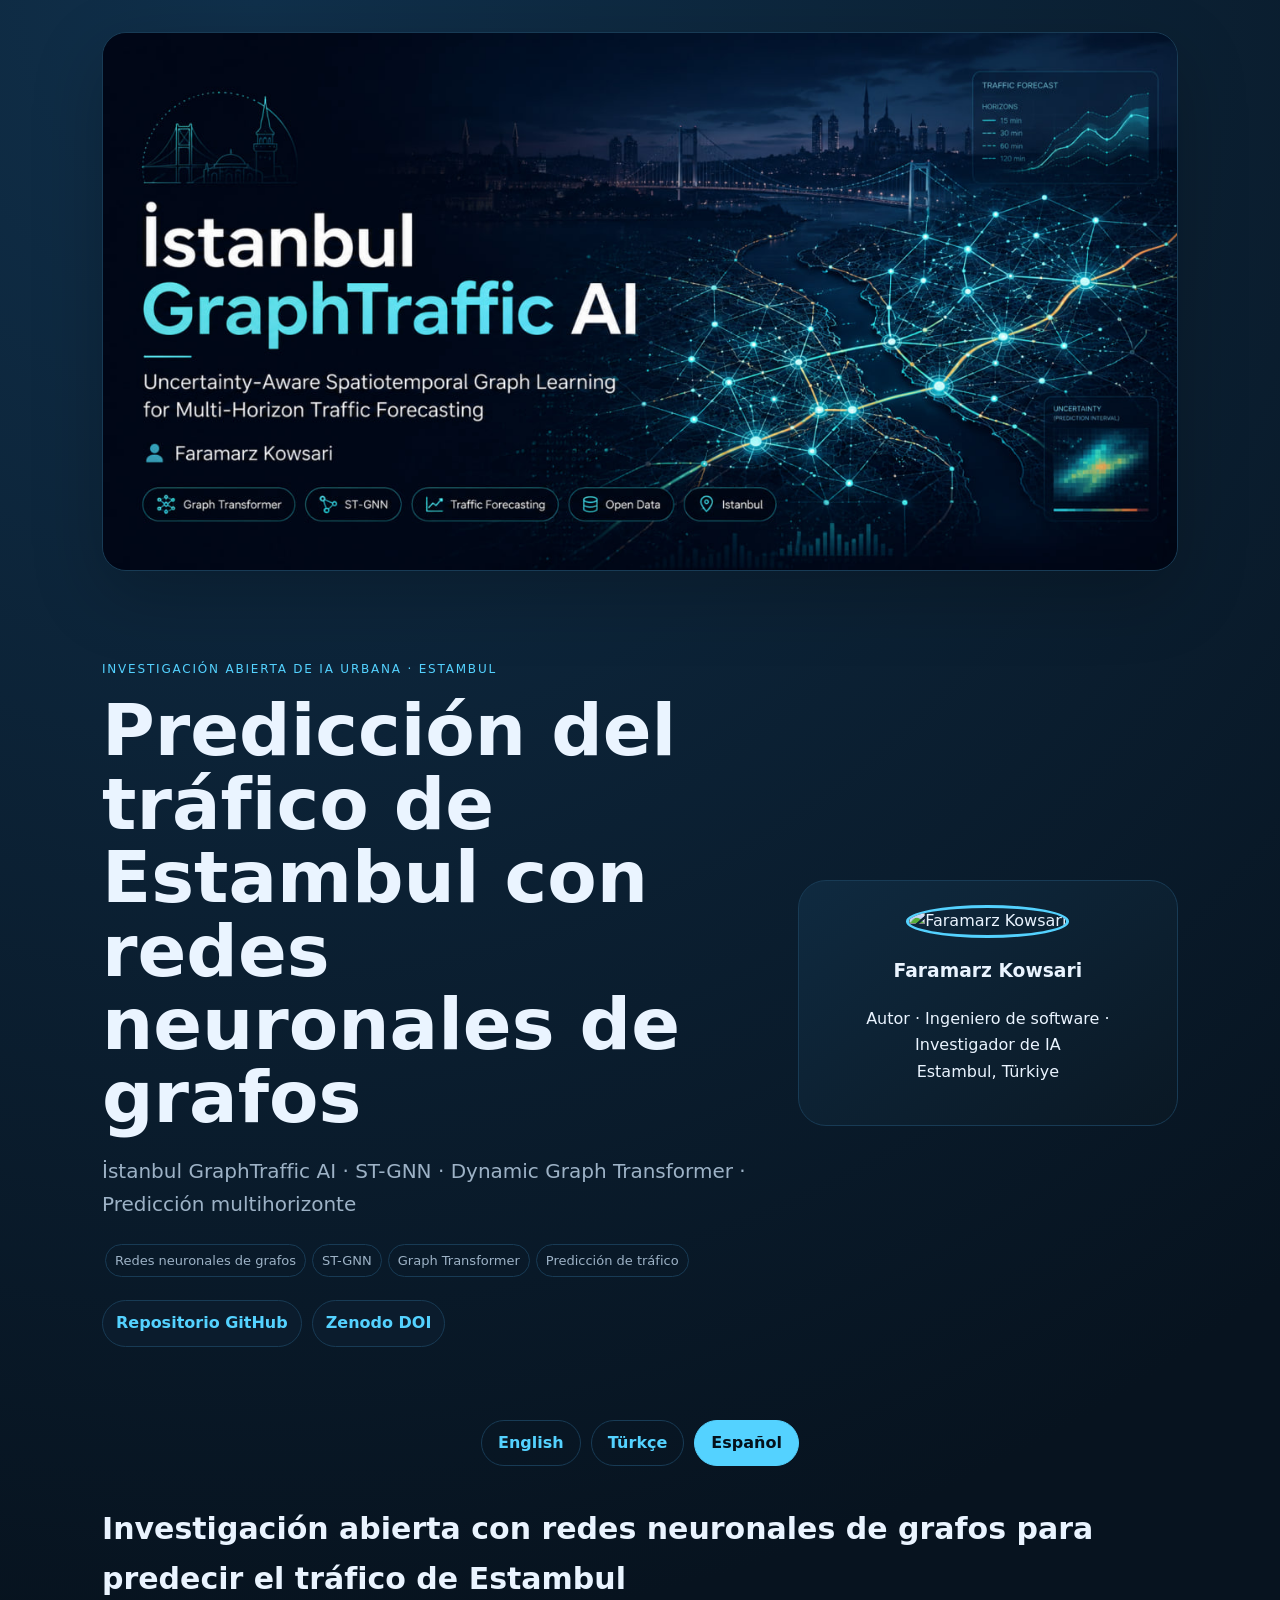
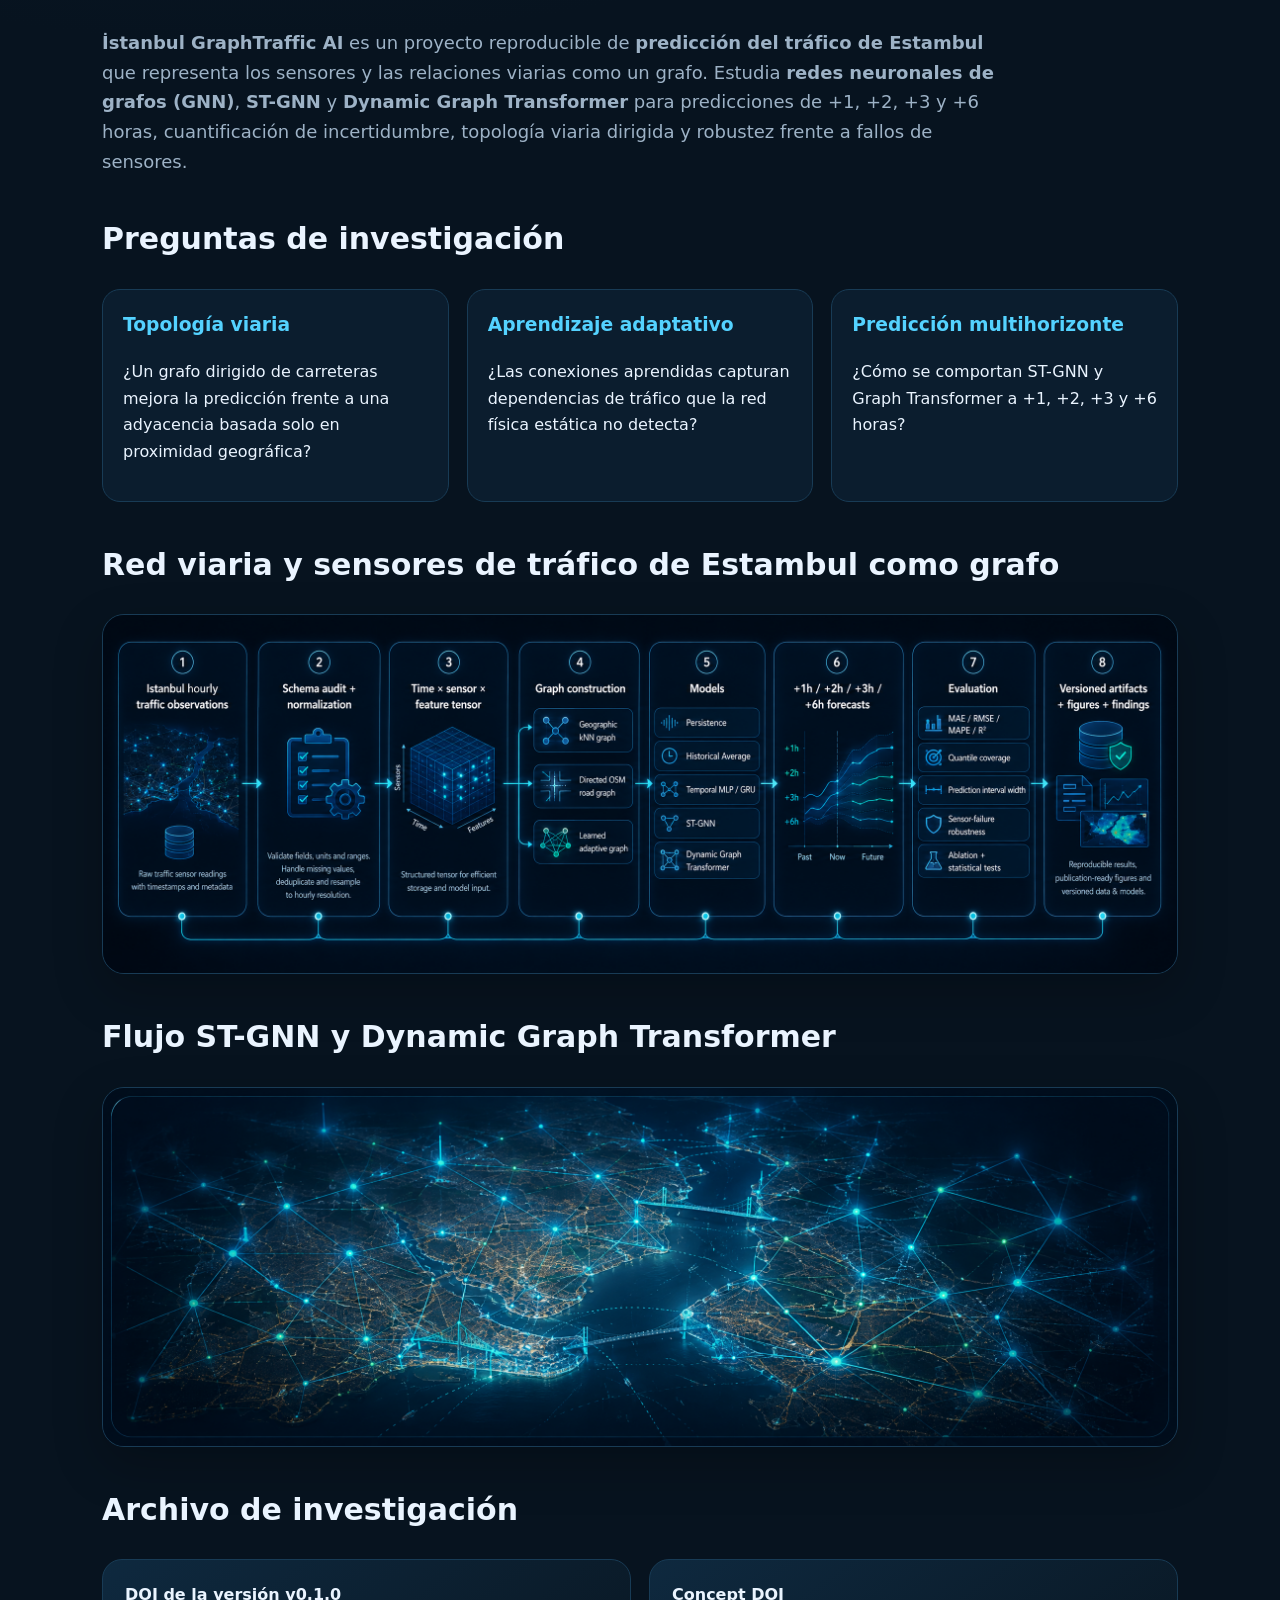
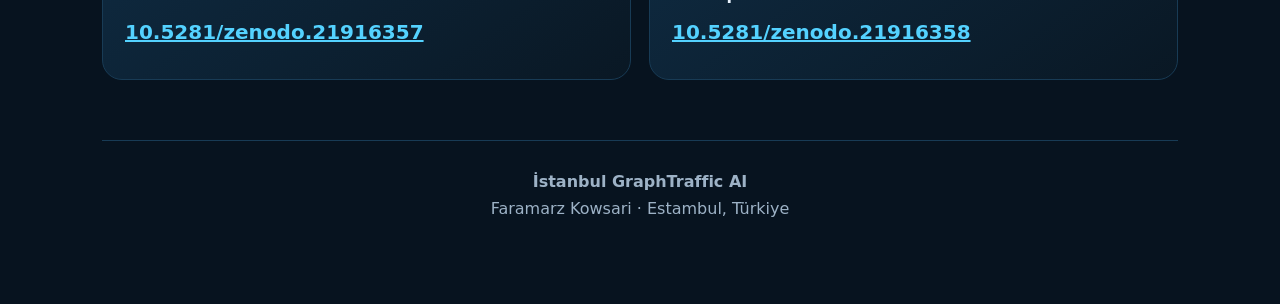
==== docs/es/index.html @ 5778dac8 "Improve multilingual Google search discoverability Add dedicated English, Turkish and Spanish SEO la" ====
<!doctype html>
<html lang="es">
<head>
<meta charset="utf-8">
<meta name="viewport" content="width=device-width,initial-scale=1">
<title>Predicción del tráfico de Estambul con redes neuronales de grafos | GraphTraffic AI</title>
<meta name="description" content="Proyecto abierto de predicción del tráfico de Estambul con redes neuronales de grafos, ST-GNN y Dynamic Graph Transformer para horizontes de +1 a +6 horas, incertidumbre y fallos de sensores.">
<meta name="robots" content="index,follow,max-image-preview:large,max-snippet:-1,max-video-preview:-1">
<meta name="author" content="Faramarz Kowsari">
<link rel="canonical" href="https://faramarzkowsari.github.io/istanbul-graphtraffic-ai/es/">
<link rel="alternate" hreflang="en" href="https://faramarzkowsari.github.io/istanbul-graphtraffic-ai/">
<link rel="alternate" hreflang="tr" href="https://faramarzkowsari.github.io/istanbul-graphtraffic-ai/tr/">
<link rel="alternate" hreflang="es" href="https://faramarzkowsari.github.io/istanbul-graphtraffic-ai/es/">
<link rel="alternate" hreflang="x-default" href="https://faramarzkowsari.github.io/istanbul-graphtraffic-ai/">
<meta property="og:type" content="website">
<meta property="og:url" content="https://faramarzkowsari.github.io/istanbul-graphtraffic-ai/es/">
<meta property="og:title" content="Predicción del tráfico de Estambul con redes neuronales de grafos | GraphTraffic AI">
<meta property="og:description" content="Proyecto abierto de predicción del tráfico de Estambul con redes neuronales de grafos, ST-GNN y Dynamic Graph Transformer para horizontes de +1 a +6 horas, incertidumbre y fallos de sensores.">
<meta property="og:image" content="https://faramarzkowsari.github.io/istanbul-graphtraffic-ai/assets/social-preview.png">
<meta property="og:locale" content="es_ES">
<meta name="twitter:card" content="summary_large_image">
<meta name="twitter:title" content="Predicción del tráfico de Estambul con redes neuronales de grafos | GraphTraffic AI">
<meta name="twitter:description" content="Proyecto abierto de predicción del tráfico de Estambul con redes neuronales de grafos, ST-GNN y Dynamic Graph Transformer para horizontes de +1 a +6 horas, incertidumbre y fallos de sensores.">
<meta name="twitter:image" content="https://faramarzkowsari.github.io/istanbul-graphtraffic-ai/assets/social-preview.png">
<script type="application/ld+json">
{
  "@context": "https://schema.org",
  "@graph": [
    {
      "@type": "Person",
      "@id": "https://faramarzkowsari.github.io/#faramarz-kowsari",
      "name": "Faramarz Kowsari",
      "url": "https://faramarzkowsari.github.io/",
      "jobTitle": "Author, Software Engineer and AI Researcher",
      "sameAs": [
        "https://github.com/FaramarzKowsari",
        "https://orcid.org/0000-0003-1692-0453",
        "https://scholar.google.com/citations?user=G7tP5WMAAAAJ&hl=en"
      ]
    },
    {
      "@type": "SoftwareSourceCode",
      "@id": "https://faramarzkowsari.github.io/istanbul-graphtraffic-ai/#software",
      "name": "İstanbul GraphTraffic AI",
      "description": "Open-source research software for multi-horizon Istanbul traffic forecasting with graph neural networks, ST-GNNs and Dynamic Graph Transformers.",
      "url": "https://faramarzkowsari.github.io/istanbul-graphtraffic-ai/",
      "codeRepository": "https://github.com/FaramarzKowsari/istanbul-graphtraffic-ai",
      "programmingLanguage": {
        "@type": "ComputerLanguage",
        "name": "Python"
      },
      "runtimePlatform": "Python 3.10+",
      "version": "0.1.0",
      "datePublished": "2026-08-13",
      "license": "https://github.com/FaramarzKowsari/istanbul-graphtraffic-ai/blob/main/LICENSE",
      "author": {
        "@id": "https://faramarzkowsari.github.io/#faramarz-kowsari"
      },
      "identifier": [
        {
          "@type": "PropertyValue",
          "propertyID": "DOI",
          "value": "10.5281/zenodo.21916357",
          "url": "https://doi.org/10.5281/zenodo.21916357"
        },
        {
          "@type": "PropertyValue",
          "propertyID": "Concept DOI",
          "value": "10.5281/zenodo.21916358",
          "url": "https://doi.org/10.5281/zenodo.21916358"
        }
      ],
      "keywords": [
        "Istanbul traffic forecasting",
        "graph neural networks",
        "ST-GNN",
        "Graph Transformer",
        "traffic prediction",
        "uncertainty quantification",
        "sensor-failure resilience"
      ]
    },
    {
      "@type": "CreativeWork",
      "@id": "https://faramarzkowsari.github.io/istanbul-graphtraffic-ai/#research-project",
      "name": "İstanbul GraphTraffic AI Research Project",
      "headline": "Uncertainty-Aware Spatiotemporal Graph Learning for Multi-Horizon Traffic Forecasting",
      "description": "Research project investigating directed road topology, adaptive graph learning, ST-GNNs and Dynamic Graph Transformers for Istanbul traffic forecasting.",
      "url": "https://faramarzkowsari.github.io/istanbul-graphtraffic-ai/",
      "creator": {
        "@id": "https://faramarzkowsari.github.io/#faramarz-kowsari"
      },
      "datePublished": "2026-08-13",
      "version": "0.1.0"
    },
    {
      "@type": "WebPage",
      "@id": "https://faramarzkowsari.github.io/istanbul-graphtraffic-ai/es/#webpage",
      "url": "https://faramarzkowsari.github.io/istanbul-graphtraffic-ai/es/",
      "name": "Predicción del tráfico de Estambul con redes neuronales de grafos | GraphTraffic AI",
      "description": "Proyecto abierto de predicción del tráfico de Estambul con redes neuronales de grafos, ST-GNN y Dynamic Graph Transformer para horizontes de +1 a +6 horas, incertidumbre y fallos de sensores.",
      "inLanguage": "es",
      "author": {
        "@id": "https://faramarzkowsari.github.io/#faramarz-kowsari"
      },
      "mainEntity": [
        {
          "@id": "https://faramarzkowsari.github.io/istanbul-graphtraffic-ai/#software"
        },
        {
          "@id": "https://faramarzkowsari.github.io/istanbul-graphtraffic-ai/#research-project"
        }
      ]
    }
  ]
}
</script>
<link rel="stylesheet" href="../assets/site.css">

<style>
html{scroll-behavior:smooth}
.hero-preview{margin:0 0 34px;border:1px solid var(--line);border-radius:24px;overflow:hidden;background:var(--panel);box-shadow:0 24px 70px rgba(0,0,0,.22)}
.hero-preview img,.graph-image img,.workflow-image img{display:block;width:100%;height:auto}
.language-nav{display:flex;justify-content:center;flex-wrap:wrap;gap:10px;margin:18px auto 34px}
.language-nav a{padding:9px 16px;border:1px solid var(--line);border-radius:999px;text-decoration:none;font-weight:700}
.language-nav a.active{background:var(--cyan);color:#04111b;border-color:var(--cyan)}
.hero-actions,.badge-row{display:flex;flex-wrap:wrap;gap:10px;margin-top:20px;align-items:center}
.hero-actions a{display:inline-flex;padding:9px 13px;border:1px solid var(--line);border-radius:999px;text-decoration:none;font-weight:600;background:rgba(13,32,49,.62)}
.badge-row img{display:block;height:20px}
.graph-image,.workflow-image{margin-top:22px;border:1px solid var(--line);border-radius:22px;overflow:hidden;background:var(--panel);box-shadow:0 18px 50px rgba(0,0,0,.24)}
.caption{margin-top:12px;color:var(--muted);font-size:14px}
.seo-intro{font-size:18px;color:var(--muted);max-width:900px}
.archive{display:grid;grid-template-columns:repeat(2,1fr);gap:18px}
.archive-card{background:linear-gradient(145deg,rgba(15,42,64,.95),rgba(10,24,36,.95));border:1px solid var(--line);border-radius:20px;padding:22px}
.doi{display:block;margin:8px 0;font-size:20px;font-weight:750;color:var(--cyan)}
.doc-links{display:grid;grid-template-columns:repeat(2,1fr);gap:12px}
.doc-links a{display:block;padding:15px 17px;border:1px solid var(--line);border-radius:14px;background:rgba(13,32,49,.65);text-decoration:none}
footer{margin-top:60px;padding:28px 0 10px;border-top:1px solid var(--line);color:var(--muted);text-align:center}
@media(max-width:900px){.archive,.doc-links{grid-template-columns:1fr}}
</style>

</head>
<body><main class="wrap">
<div class="hero-preview"><img src="../assets/social-preview.png" alt="Predicción del tráfico de Estambul con redes neuronales de grafos"></div>
<header><div class="hero"><div class="eyebrow">Investigación abierta de IA urbana · Estambul</div><h1>Predicción del tráfico de Estambul con redes neuronales de grafos</h1><p>İstanbul GraphTraffic AI · ST-GNN · Dynamic Graph Transformer · Predicción multihorizonte</p><div><span class="tag">Redes neuronales de grafos</span><span class="tag">ST-GNN</span><span class="tag">Graph Transformer</span><span class="tag">Predicción de tráfico</span></div><div class="hero-actions"><a href="https://github.com/FaramarzKowsari/istanbul-graphtraffic-ai">Repositorio GitHub</a><a href="https://doi.org/10.5281/zenodo.21916357">Zenodo DOI</a></div></div><aside class="profile"><img src="https://avatars.githubusercontent.com/u/105053743?v=4&s=512" alt="Faramarz Kowsari"><h3>Faramarz Kowsari</h3><p>Autor · Ingeniero de software · Investigador de IA<br>Estambul, Türkiye</p></aside></header>
<nav class="language-nav"><a href="../">English</a><a href="../tr/">Türkçe</a><a class="active" href="./">Español</a></nav>
<section><h2>Investigación abierta con redes neuronales de grafos para predecir el tráfico de Estambul</h2><p class="seo-intro"><strong>İstanbul GraphTraffic AI</strong> es un proyecto reproducible de <strong>predicción del tráfico de Estambul</strong> que representa los sensores y las relaciones viarias como un grafo. Estudia <strong>redes neuronales de grafos (GNN)</strong>, <strong>ST-GNN</strong> y <strong>Dynamic Graph Transformer</strong> para predicciones de +1, +2, +3 y +6 horas, cuantificación de incertidumbre, topología viaria dirigida y robustez frente a fallos de sensores.</p></section>
<section><h2>Preguntas de investigación</h2><div class="grid"><div class="card"><h3>Topología viaria</h3><p>¿Un grafo dirigido de carreteras mejora la predicción frente a una adyacencia basada solo en proximidad geográfica?</p></div><div class="card"><h3>Aprendizaje adaptativo</h3><p>¿Las conexiones aprendidas capturan dependencias de tráfico que la red física estática no detecta?</p></div><div class="card"><h3>Predicción multihorizonte</h3><p>¿Cómo se comportan ST-GNN y Graph Transformer a +1, +2, +3 y +6 horas?</p></div></div></section>
<section><h2>Red viaria y sensores de tráfico de Estambul como grafo</h2><div class="graph-image"><img src="../assets/istanbul-graph-network.png" alt="Grafo de sensores de tráfico, corredores viarios y cruces del Bósforo en Estambul"></div></section>
<section><h2>Flujo ST-GNN y Dynamic Graph Transformer</h2><div class="workflow-image"><img src="../assets/research-workflow.png" alt="Flujo de investigación para predecir el tráfico de Estambul con ST-GNN y Dynamic Graph Transformer"></div></section>
<section><h2>Archivo de investigación</h2><div class="archive"><div class="archive-card"><strong>DOI de la versión v0.1.0</strong><a class="doi" href="https://doi.org/10.5281/zenodo.21916357">10.5281/zenodo.21916357</a></div><div class="archive-card"><strong>Concept DOI</strong><a class="doi" href="https://doi.org/10.5281/zenodo.21916358">10.5281/zenodo.21916358</a></div></div></section>
<footer><strong>İstanbul GraphTraffic AI</strong><br>Faramarz Kowsari · Estambul, Türkiye</footer>
</main></body></html>
---- docs/assets/site.css ----
:root{--bg:#07131f;--panel:#0d2031;--ink:#eaf4ff;--muted:#9db2c6;--cyan:#54d2ff;--gold:#f3c969;--line:#183b55}*{box-sizing:border-box}body{margin:0;background:radial-gradient(circle at 20% 0,#10304b 0,#07131f 45%);color:var(--ink);font:16px/1.65 Inter,system-ui,Segoe UI,sans-serif}.wrap{max-width:1120px;margin:auto;padding:32px 22px 72px}a{color:var(--cyan)}header{display:grid;grid-template-columns:1.4fr .8fr;gap:30px;align-items:center;padding:55px 0}.eyebrow{letter-spacing:.15em;text-transform:uppercase;color:var(--cyan);font-size:12px}.hero h1{font-size:clamp(38px,6vw,72px);line-height:1.02;margin:.2em 0}.hero p{font-size:20px;color:var(--muted)}.profile{background:linear-gradient(145deg,#0f2a40,#0a1824);border:1px solid var(--line);border-radius:28px;padding:24px;text-align:center}.profile img{width:150px;height:150px;border-radius:50%;object-fit:cover;border:3px solid var(--cyan)}.grid{display:grid;grid-template-columns:repeat(3,1fr);gap:18px}.card{background:rgba(13,32,49,.82);border:1px solid var(--line);border-radius:18px;padding:20px}.card h3{margin-top:0;color:var(--cyan)}.tag{display:inline-block;padding:5px 9px;border:1px solid var(--line);border-radius:999px;margin:3px;color:var(--muted);font-size:13px}.notice{padding:15px 18px;border-left:4px solid var(--gold);background:#1b2630;border-radius:10px;color:#f8e8bd}section{margin:38px 0}h2{font-size:30px}table{width:100%;border-collapse:collapse;background:var(--panel)}th,td{padding:12px;border:1px solid var(--line);text-align:left}code{background:#10293c;padding:2px 6px;border-radius:5px}.graph{width:100%;min-height:250px;border-radius:22px;border:1px solid var(--line);background:linear-gradient(135deg,#07131f,#102b40);position:relative;overflow:hidden}.graph:before,.graph:after{content:"";position:absolute;inset:-10%;background-image:linear-gradient(30deg,transparent 48%,rgba(84,210,255,.13) 49%,rgba(84,210,255,.13) 51%,transparent 52%);background-size:70px 70px;transform:rotate(6deg)}.graph:after{background-size:110px 110px;transform:rotate(-14deg);opacity:.6}@media(max-width:800px){header{grid-template-columns:1fr}.grid{grid-template-columns:1fr}}
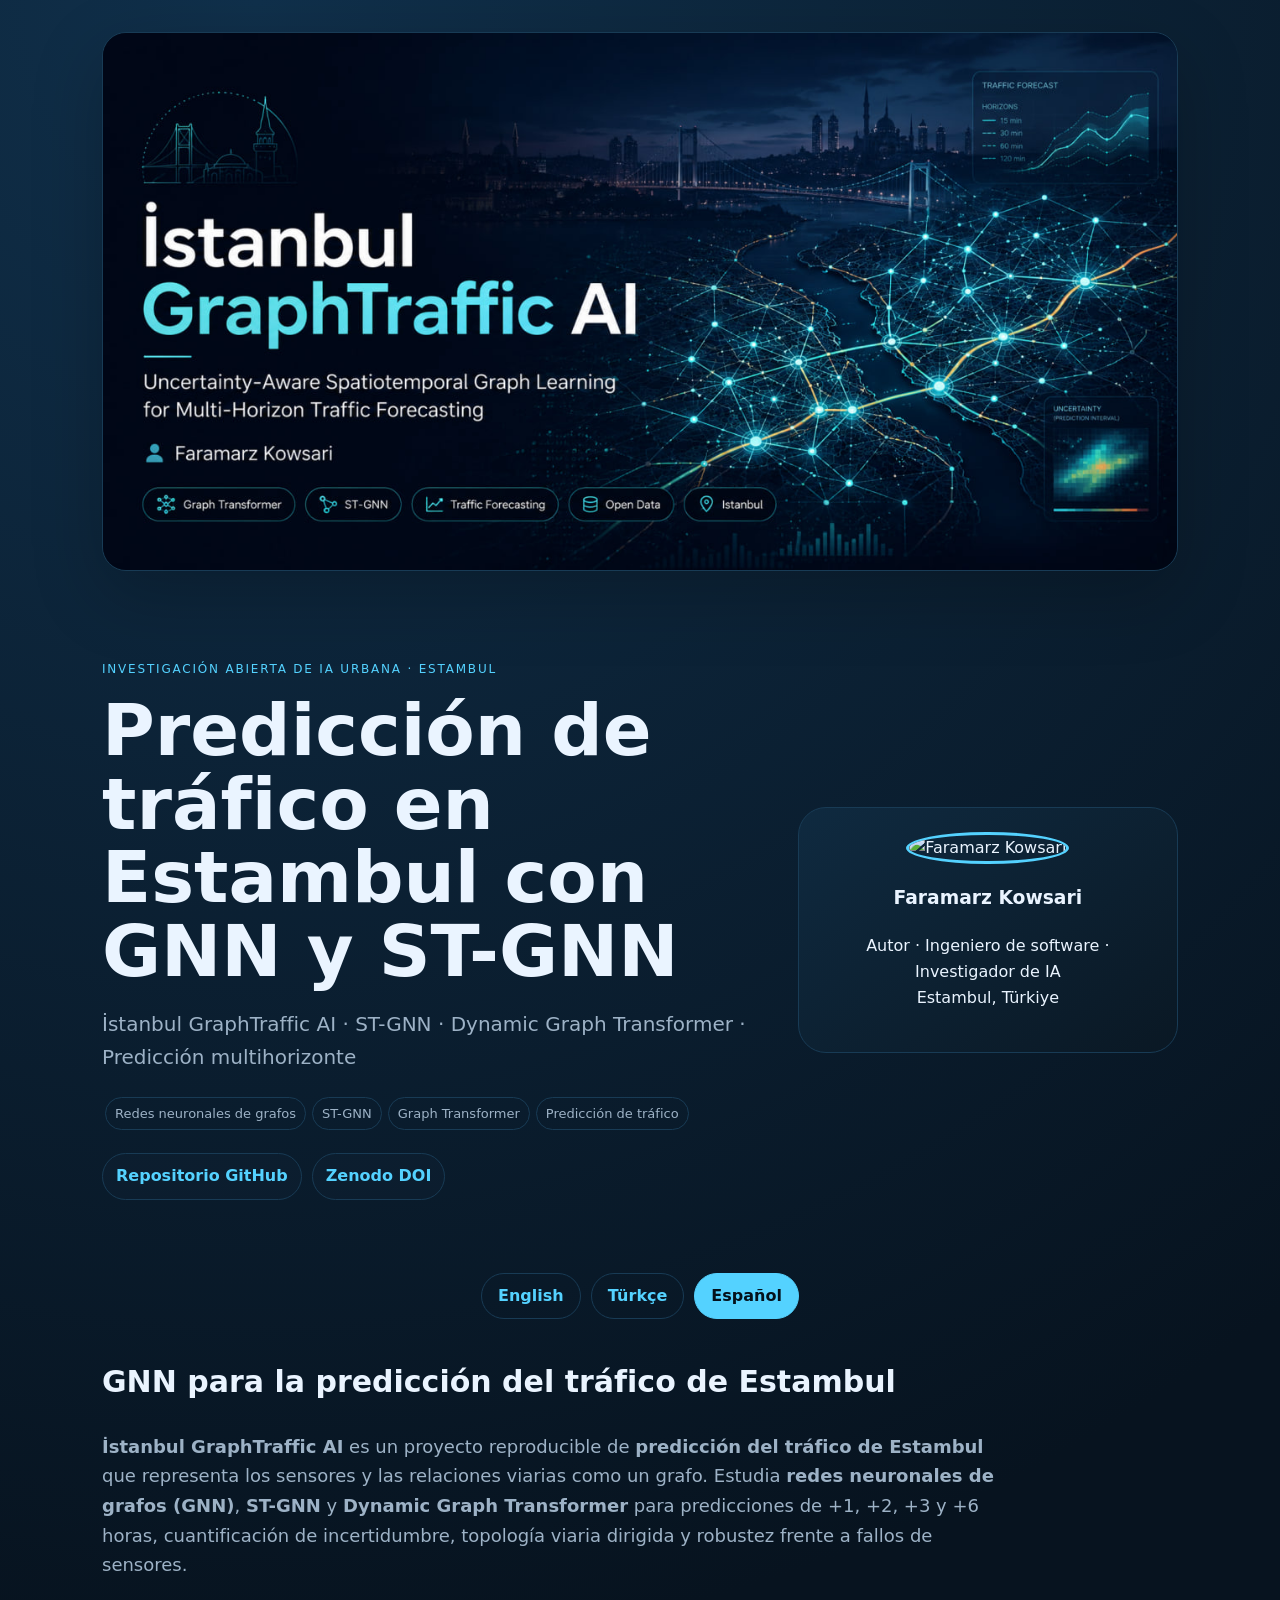
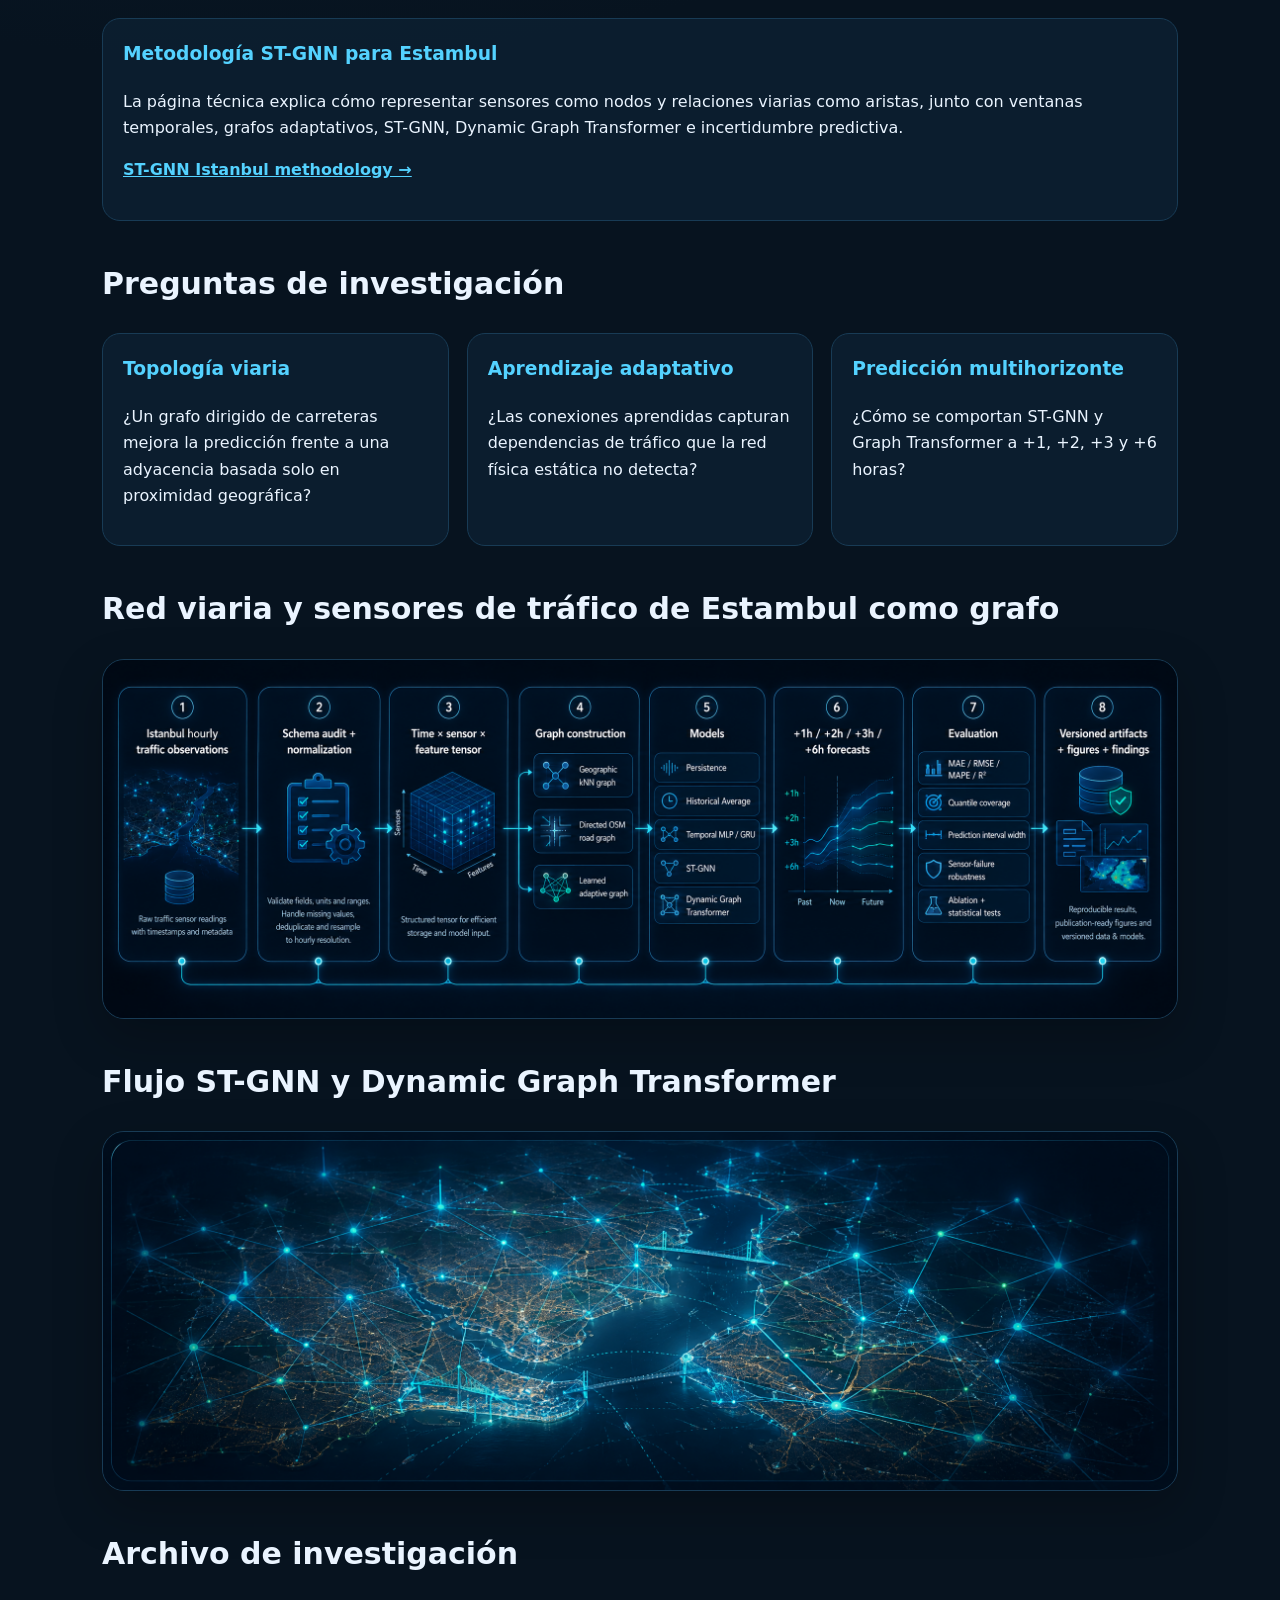
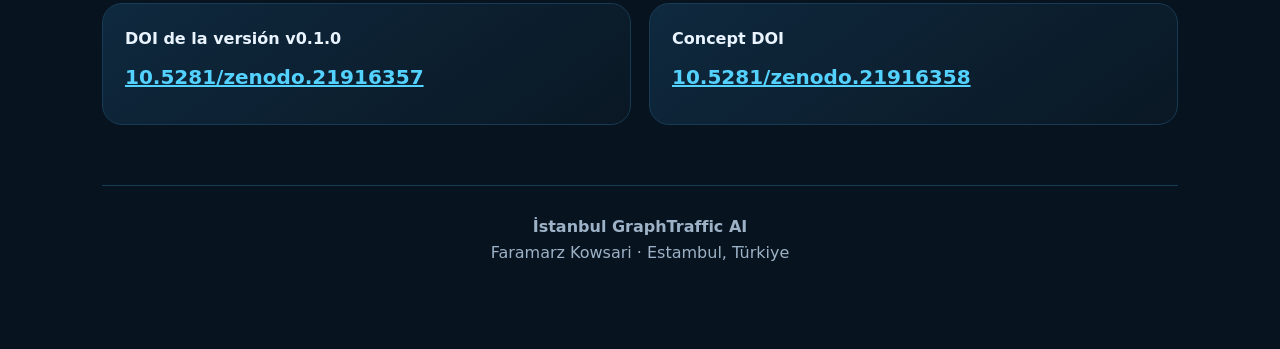
==== commit 73895f95: "Optimize target search queries and add ST-GNN methodology page" ====
--- a/docs/es/index.html
+++ b/docs/es/index.html
@@ -3,8 +3,8 @@
 <head>
 <meta charset="utf-8">
 <meta name="viewport" content="width=device-width,initial-scale=1">
-<title>Predicción del tráfico de Estambul con redes neuronales de grafos | GraphTraffic AI</title>
-<meta name="description" content="Proyecto abierto de predicción del tráfico de Estambul con redes neuronales de grafos, ST-GNN y Dynamic Graph Transformer para horizontes de +1 a +6 horas, incertidumbre y fallos de sensores.">
+<title>Predicción de tráfico en Estambul con GNN y ST-GNN | GraphTraffic AI</title>
+<meta name="description" content="Predicción del tráfico de Estambul con GNN, ST-GNN y Dynamic Graph Transformer para +1 a +6 horas, incertidumbre y robustez ante fallos de sensores.">
 <meta name="robots" content="index,follow,max-image-preview:large,max-snippet:-1,max-video-preview:-1">
 <meta name="author" content="Faramarz Kowsari">
 <link rel="canonical" href="https://faramarzkowsari.github.io/istanbul-graphtraffic-ai/es/">
@@ -14,13 +14,13 @@
 <link rel="alternate" hreflang="x-default" href="https://faramarzkowsari.github.io/istanbul-graphtraffic-ai/">
 <meta property="og:type" content="website">
 <meta property="og:url" content="https://faramarzkowsari.github.io/istanbul-graphtraffic-ai/es/">
-<meta property="og:title" content="Predicción del tráfico de Estambul con redes neuronales de grafos | GraphTraffic AI">
-<meta property="og:description" content="Proyecto abierto de predicción del tráfico de Estambul con redes neuronales de grafos, ST-GNN y Dynamic Graph Transformer para horizontes de +1 a +6 horas, incertidumbre y fallos de sensores.">
+<meta property="og:title" content="Predicción de tráfico en Estambul con GNN y ST-GNN | GraphTraffic AI">
+<meta property="og:description" content="Predicción del tráfico de Estambul con GNN, ST-GNN y Dynamic Graph Transformer para +1 a +6 horas, incertidumbre y robustez ante fallos de sensores.">
 <meta property="og:image" content="https://faramarzkowsari.github.io/istanbul-graphtraffic-ai/assets/social-preview.png">
 <meta property="og:locale" content="es_ES">
 <meta name="twitter:card" content="summary_large_image">
-<meta name="twitter:title" content="Predicción del tráfico de Estambul con redes neuronales de grafos | GraphTraffic AI">
-<meta name="twitter:description" content="Proyecto abierto de predicción del tráfico de Estambul con redes neuronales de grafos, ST-GNN y Dynamic Graph Transformer para horizontes de +1 a +6 horas, incertidumbre y fallos de sensores.">
+<meta name="twitter:title" content="Predicción de tráfico en Estambul con GNN y ST-GNN | GraphTraffic AI">
+<meta name="twitter:description" content="Predicción del tráfico de Estambul con GNN, ST-GNN y Dynamic Graph Transformer para +1 a +6 horas, incertidumbre y robustez ante fallos de sensores.">
 <meta name="twitter:image" content="https://faramarzkowsari.github.io/istanbul-graphtraffic-ai/assets/social-preview.png">
 <script type="application/ld+json">
 {
@@ -97,8 +97,8 @@
       "@type": "WebPage",
       "@id": "https://faramarzkowsari.github.io/istanbul-graphtraffic-ai/es/#webpage",
       "url": "https://faramarzkowsari.github.io/istanbul-graphtraffic-ai/es/",
-      "name": "Predicción del tráfico de Estambul con redes neuronales de grafos | GraphTraffic AI",
-      "description": "Proyecto abierto de predicción del tráfico de Estambul con redes neuronales de grafos, ST-GNN y Dynamic Graph Transformer para horizontes de +1 a +6 horas, incertidumbre y fallos de sensores.",
+      "name": "Predicción de tráfico en Estambul con GNN y ST-GNN | GraphTraffic AI",
+      "description": "Predicción del tráfico de Estambul con GNN, ST-GNN y Dynamic Graph Transformer para +1 a +6 horas, incertidumbre y robustez ante fallos de sensores.",
       "inLanguage": "es",
       "author": {
         "@id": "https://faramarzkowsari.github.io/#faramarz-kowsari"
@@ -142,9 +142,10 @@
 </head>
 <body><main class="wrap">
 <div class="hero-preview"><img src="../assets/social-preview.png" alt="Predicción del tráfico de Estambul con redes neuronales de grafos"></div>
-<header><div class="hero"><div class="eyebrow">Investigación abierta de IA urbana · Estambul</div><h1>Predicción del tráfico de Estambul con redes neuronales de grafos</h1><p>İstanbul GraphTraffic AI · ST-GNN · Dynamic Graph Transformer · Predicción multihorizonte</p><div><span class="tag">Redes neuronales de grafos</span><span class="tag">ST-GNN</span><span class="tag">Graph Transformer</span><span class="tag">Predicción de tráfico</span></div><div class="hero-actions"><a href="https://github.com/FaramarzKowsari/istanbul-graphtraffic-ai">Repositorio GitHub</a><a href="https://doi.org/10.5281/zenodo.21916357">Zenodo DOI</a></div></div><aside class="profile"><img src="https://avatars.githubusercontent.com/u/105053743?v=4&s=512" alt="Faramarz Kowsari"><h3>Faramarz Kowsari</h3><p>Autor · Ingeniero de software · Investigador de IA<br>Estambul, Türkiye</p></aside></header>
+<header><div class="hero"><div class="eyebrow">Investigación abierta de IA urbana · Estambul</div><h1>Predicción de tráfico en Estambul con GNN y ST-GNN</h1><p>İstanbul GraphTraffic AI · ST-GNN · Dynamic Graph Transformer · Predicción multihorizonte</p><div><span class="tag">Redes neuronales de grafos</span><span class="tag">ST-GNN</span><span class="tag">Graph Transformer</span><span class="tag">Predicción de tráfico</span></div><div class="hero-actions"><a href="https://github.com/FaramarzKowsari/istanbul-graphtraffic-ai">Repositorio GitHub</a><a href="https://doi.org/10.5281/zenodo.21916357">Zenodo DOI</a></div></div><aside class="profile"><img src="https://avatars.githubusercontent.com/u/105053743?v=4&s=512" alt="Faramarz Kowsari"><h3>Faramarz Kowsari</h3><p>Autor · Ingeniero de software · Investigador de IA<br>Estambul, Türkiye</p></aside></header>
 <nav class="language-nav"><a href="../">English</a><a href="../tr/">Türkçe</a><a class="active" href="./">Español</a></nav>
-<section><h2>Investigación abierta con redes neuronales de grafos para predecir el tráfico de Estambul</h2><p class="seo-intro"><strong>İstanbul GraphTraffic AI</strong> es un proyecto reproducible de <strong>predicción del tráfico de Estambul</strong> que representa los sensores y las relaciones viarias como un grafo. Estudia <strong>redes neuronales de grafos (GNN)</strong>, <strong>ST-GNN</strong> y <strong>Dynamic Graph Transformer</strong> para predicciones de +1, +2, +3 y +6 horas, cuantificación de incertidumbre, topología viaria dirigida y robustez frente a fallos de sensores.</p></section>
+<section><h2>GNN para la predicción del tráfico de Estambul</h2><p class="seo-intro"><strong>İstanbul GraphTraffic AI</strong> es un proyecto reproducible de <strong>predicción del tráfico de Estambul</strong> que representa los sensores y las relaciones viarias como un grafo. Estudia <strong>redes neuronales de grafos (GNN)</strong>, <strong>ST-GNN</strong> y <strong>Dynamic Graph Transformer</strong> para predicciones de +1, +2, +3 y +6 horas, cuantificación de incertidumbre, topología viaria dirigida y robustez frente a fallos de sensores.</p></section>
+<section><div class="card"><h3>Metodología ST-GNN para Estambul</h3><p>La página técnica explica cómo representar sensores como nodos y relaciones viarias como aristas, junto con ventanas temporales, grafos adaptativos, ST-GNN, Dynamic Graph Transformer e incertidumbre predictiva.</p><p><a href="../st-gnn-istanbul.html"><strong>ST-GNN Istanbul methodology →</strong></a></p></div></section>
 <section><h2>Preguntas de investigación</h2><div class="grid"><div class="card"><h3>Topología viaria</h3><p>¿Un grafo dirigido de carreteras mejora la predicción frente a una adyacencia basada solo en proximidad geográfica?</p></div><div class="card"><h3>Aprendizaje adaptativo</h3><p>¿Las conexiones aprendidas capturan dependencias de tráfico que la red física estática no detecta?</p></div><div class="card"><h3>Predicción multihorizonte</h3><p>¿Cómo se comportan ST-GNN y Graph Transformer a +1, +2, +3 y +6 horas?</p></div></div></section>
 <section><h2>Red viaria y sensores de tráfico de Estambul como grafo</h2><div class="graph-image"><img src="../assets/istanbul-graph-network.png" alt="Grafo de sensores de tráfico, corredores viarios y cruces del Bósforo en Estambul"></div></section>
 <section><h2>Flujo ST-GNN y Dynamic Graph Transformer</h2><div class="workflow-image"><img src="../assets/research-workflow.png" alt="Flujo de investigación para predecir el tráfico de Estambul con ST-GNN y Dynamic Graph Transformer"></div></section>
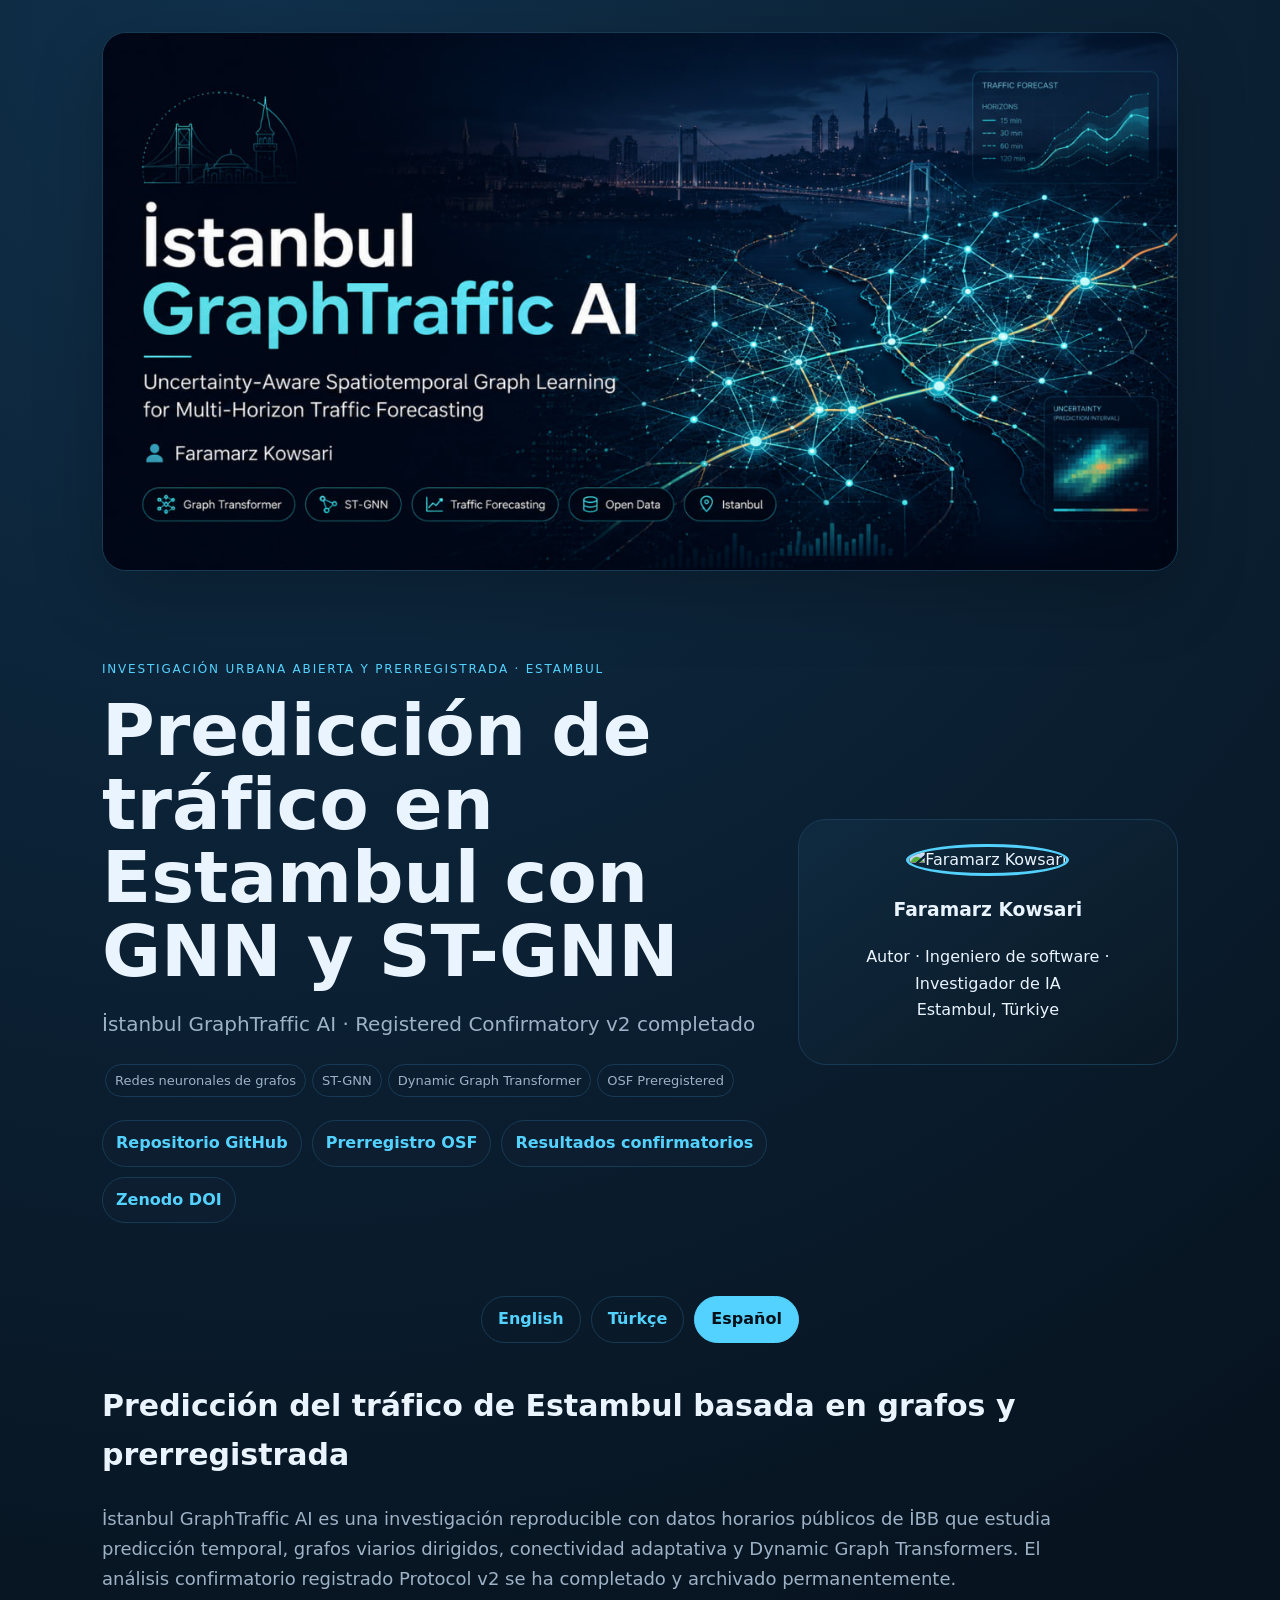
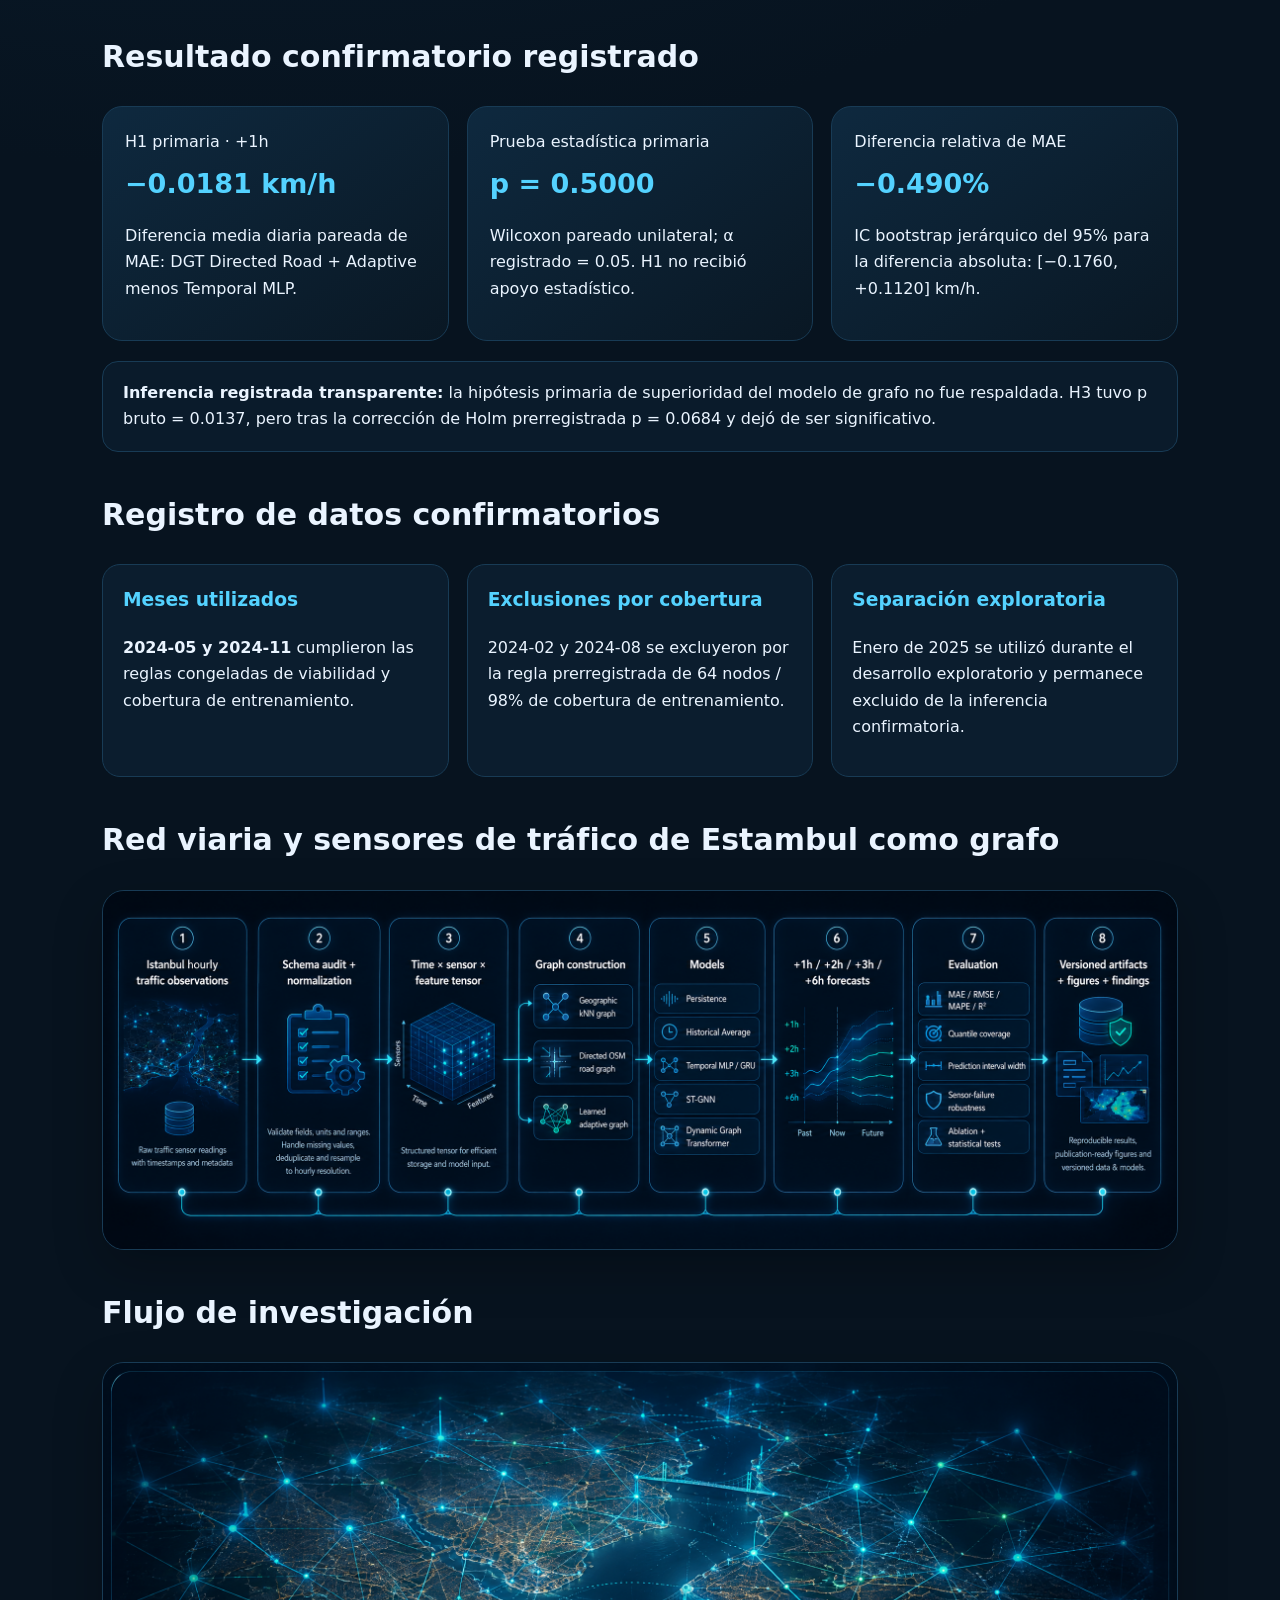
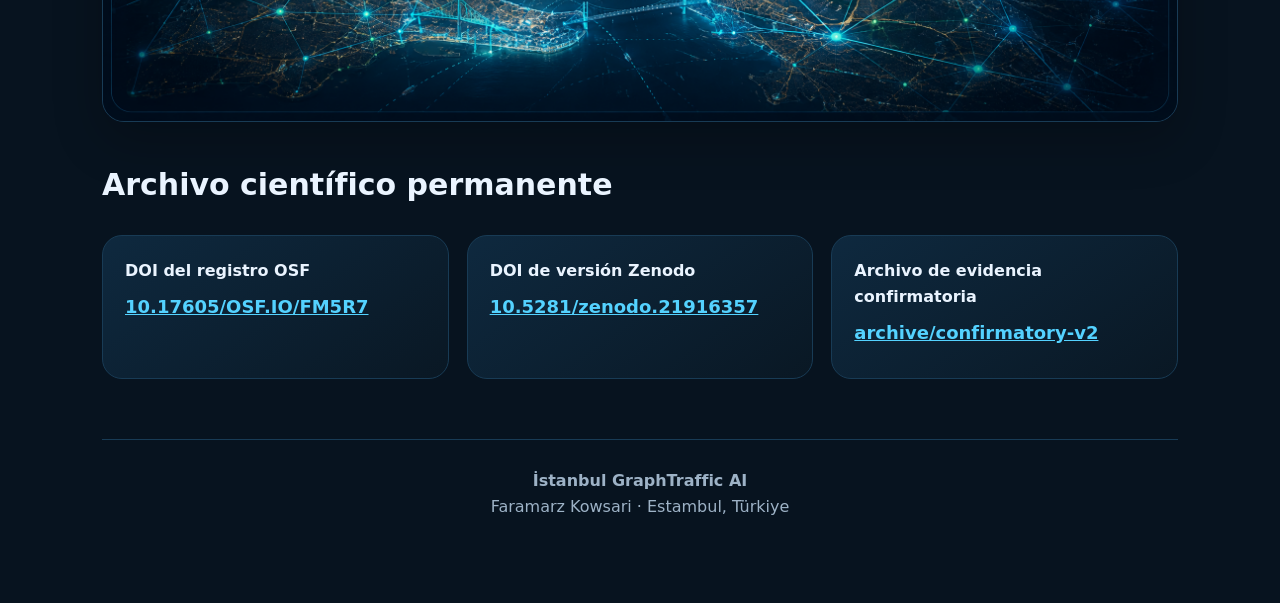
==== commit 77d46748: "Publish registered confirmatory v2 results and permanent archive" ====
--- a/docs/es/index.html
+++ b/docs/es/index.html
@@ -3,8 +3,8 @@
 <head>
 <meta charset="utf-8">
 <meta name="viewport" content="width=device-width,initial-scale=1">
-<title>Predicción de tráfico en Estambul con GNN y ST-GNN | GraphTraffic AI</title>
-<meta name="description" content="Predicción del tráfico de Estambul con GNN, ST-GNN y Dynamic Graph Transformer para +1 a +6 horas, incertidumbre y robustez ante fallos de sensores.">
+<title>Predicción del tráfico de Estambul: GNN, ST-GNN y resultados registrados | GraphTraffic AI</title>
+<meta name="description" content="Investigación prerregistrada en OSF sobre tráfico de Estambul con GNN, ST-GNN y Dynamic Graph Transformer, con resultados Confirmatory v2 y archivo reproducible.">
 <meta name="robots" content="index,follow,max-image-preview:large,max-snippet:-1,max-video-preview:-1">
 <meta name="author" content="Faramarz Kowsari">
 <link rel="canonical" href="https://faramarzkowsari.github.io/istanbul-graphtraffic-ai/es/">
@@ -14,13 +14,13 @@
 <link rel="alternate" hreflang="x-default" href="https://faramarzkowsari.github.io/istanbul-graphtraffic-ai/">
 <meta property="og:type" content="website">
 <meta property="og:url" content="https://faramarzkowsari.github.io/istanbul-graphtraffic-ai/es/">
-<meta property="og:title" content="Predicción de tráfico en Estambul con GNN y ST-GNN | GraphTraffic AI">
-<meta property="og:description" content="Predicción del tráfico de Estambul con GNN, ST-GNN y Dynamic Graph Transformer para +1 a +6 horas, incertidumbre y robustez ante fallos de sensores.">
+<meta property="og:title" content="Predicción del tráfico de Estambul: GNN, ST-GNN y resultados registrados | GraphTraffic AI">
+<meta property="og:description" content="Investigación prerregistrada en OSF sobre tráfico de Estambul con GNN, ST-GNN y Dynamic Graph Transformer, con resultados Confirmatory v2 y archivo reproducible.">
 <meta property="og:image" content="https://faramarzkowsari.github.io/istanbul-graphtraffic-ai/assets/social-preview.png">
 <meta property="og:locale" content="es_ES">
 <meta name="twitter:card" content="summary_large_image">
-<meta name="twitter:title" content="Predicción de tráfico en Estambul con GNN y ST-GNN | GraphTraffic AI">
-<meta name="twitter:description" content="Predicción del tráfico de Estambul con GNN, ST-GNN y Dynamic Graph Transformer para +1 a +6 horas, incertidumbre y robustez ante fallos de sensores.">
+<meta name="twitter:title" content="Predicción del tráfico de Estambul: GNN, ST-GNN y resultados registrados | GraphTraffic AI">
+<meta name="twitter:description" content="Investigación prerregistrada en OSF sobre tráfico de Estambul con GNN, ST-GNN y Dynamic Graph Transformer, con resultados Confirmatory v2 y archivo reproducible.">
 <meta name="twitter:image" content="https://faramarzkowsari.github.io/istanbul-graphtraffic-ai/assets/social-preview.png">
 <script type="application/ld+json">
 {
@@ -42,7 +42,7 @@
       "@type": "SoftwareSourceCode",
       "@id": "https://faramarzkowsari.github.io/istanbul-graphtraffic-ai/#software",
       "name": "İstanbul GraphTraffic AI",
-      "description": "Open-source research software for multi-horizon Istanbul traffic forecasting with graph neural networks, ST-GNNs and Dynamic Graph Transformers.",
+      "description": "Open-source research software for multi-horizon Istanbul traffic forecasting with graph neural networks and Dynamic Graph Transformers.",
       "url": "https://faramarzkowsari.github.io/istanbul-graphtraffic-ai/",
       "codeRepository": "https://github.com/FaramarzKowsari/istanbul-graphtraffic-ai",
       "programmingLanguage": {
@@ -52,6 +52,7 @@
       "runtimePlatform": "Python 3.10+",
       "version": "0.1.0",
       "datePublished": "2026-08-13",
+      "dateModified": "2026-08-14",
       "license": "https://github.com/FaramarzKowsari/istanbul-graphtraffic-ai/blob/main/LICENSE",
       "author": {
         "@id": "https://faramarzkowsari.github.io/#faramarz-kowsari"
@@ -59,25 +60,16 @@
       "identifier": [
         {
           "@type": "PropertyValue",
-          "propertyID": "DOI",
+          "propertyID": "Zenodo DOI",
           "value": "10.5281/zenodo.21916357",
           "url": "https://doi.org/10.5281/zenodo.21916357"
         },
         {
           "@type": "PropertyValue",
-          "propertyID": "Concept DOI",
-          "value": "10.5281/zenodo.21916358",
-          "url": "https://doi.org/10.5281/zenodo.21916358"
+          "propertyID": "OSF Registration DOI",
+          "value": "10.17605/OSF.IO/FM5R7",
+          "url": "https://doi.org/10.17605/OSF.IO/FM5R7"
         }
-      ],
-      "keywords": [
-        "Istanbul traffic forecasting",
-        "graph neural networks",
-        "ST-GNN",
-        "Graph Transformer",
-        "traffic prediction",
-        "uncertainty quantification",
-        "sensor-failure resilience"
       ]
     },
     {
@@ -85,20 +77,26 @@
       "@id": "https://faramarzkowsari.github.io/istanbul-graphtraffic-ai/#research-project",
       "name": "İstanbul GraphTraffic AI Research Project",
       "headline": "Uncertainty-Aware Spatiotemporal Graph Learning for Multi-Horizon Traffic Forecasting",
-      "description": "Research project investigating directed road topology, adaptive graph learning, ST-GNNs and Dynamic Graph Transformers for Istanbul traffic forecasting.",
+      "description": "Preregistered graph-based Istanbul traffic forecasting research with a completed registered confirmatory analysis.",
       "url": "https://faramarzkowsari.github.io/istanbul-graphtraffic-ai/",
       "creator": {
         "@id": "https://faramarzkowsari.github.io/#faramarz-kowsari"
       },
       "datePublished": "2026-08-13",
-      "version": "0.1.0"
+      "dateModified": "2026-08-14",
+      "identifier": {
+        "@type": "PropertyValue",
+        "propertyID": "OSF Registration DOI",
+        "value": "10.17605/OSF.IO/FM5R7",
+        "url": "https://doi.org/10.17605/OSF.IO/FM5R7"
+      }
     },
     {
       "@type": "WebPage",
       "@id": "https://faramarzkowsari.github.io/istanbul-graphtraffic-ai/es/#webpage",
       "url": "https://faramarzkowsari.github.io/istanbul-graphtraffic-ai/es/",
-      "name": "Predicción de tráfico en Estambul con GNN y ST-GNN | GraphTraffic AI",
-      "description": "Predicción del tráfico de Estambul con GNN, ST-GNN y Dynamic Graph Transformer para +1 a +6 horas, incertidumbre y robustez ante fallos de sensores.",
+      "name": "Predicción del tráfico de Estambul: GNN, ST-GNN y resultados registrados | GraphTraffic AI",
+      "description": "Investigación prerregistrada en OSF sobre tráfico de Estambul con GNN, ST-GNN y Dynamic Graph Transformer, con resultados Confirmatory v2 y archivo reproducible.",
       "inLanguage": "es",
       "author": {
         "@id": "https://faramarzkowsari.github.io/#faramarz-kowsari"
@@ -116,7 +114,6 @@
 }
 </script>
 <link rel="stylesheet" href="../assets/site.css">
-
 <style>
 html{scroll-behavior:smooth}
 .hero-preview{margin:0 0 34px;border:1px solid var(--line);border-radius:24px;overflow:hidden;background:var(--panel);box-shadow:0 24px 70px rgba(0,0,0,.22)}
@@ -124,31 +121,39 @@
 .language-nav{display:flex;justify-content:center;flex-wrap:wrap;gap:10px;margin:18px auto 34px}
 .language-nav a{padding:9px 16px;border:1px solid var(--line);border-radius:999px;text-decoration:none;font-weight:700}
 .language-nav a.active{background:var(--cyan);color:#04111b;border-color:var(--cyan)}
-.hero-actions,.badge-row{display:flex;flex-wrap:wrap;gap:10px;margin-top:20px;align-items:center}
+.hero-actions{display:flex;flex-wrap:wrap;gap:10px;margin-top:20px;align-items:center}
 .hero-actions a{display:inline-flex;padding:9px 13px;border:1px solid var(--line);border-radius:999px;text-decoration:none;font-weight:600;background:rgba(13,32,49,.62)}
-.badge-row img{display:block;height:20px}
 .graph-image,.workflow-image{margin-top:22px;border:1px solid var(--line);border-radius:22px;overflow:hidden;background:var(--panel);box-shadow:0 18px 50px rgba(0,0,0,.24)}
 .caption{margin-top:12px;color:var(--muted);font-size:14px}
-.seo-intro{font-size:18px;color:var(--muted);max-width:900px}
-.archive{display:grid;grid-template-columns:repeat(2,1fr);gap:18px}
-.archive-card{background:linear-gradient(145deg,rgba(15,42,64,.95),rgba(10,24,36,.95));border:1px solid var(--line);border-radius:20px;padding:22px}
-.doi{display:block;margin:8px 0;font-size:20px;font-weight:750;color:var(--cyan)}
-.doc-links{display:grid;grid-template-columns:repeat(2,1fr);gap:12px}
-.doc-links a{display:block;padding:15px 17px;border:1px solid var(--line);border-radius:14px;background:rgba(13,32,49,.65);text-decoration:none}
+.seo-intro{font-size:18px;color:var(--muted);max-width:950px}
+.result-grid,.archive{display:grid;grid-template-columns:repeat(3,1fr);gap:18px}
+.result-card,.archive-card{background:linear-gradient(145deg,rgba(15,42,64,.95),rgba(10,24,36,.95));border:1px solid var(--line);border-radius:20px;padding:22px}
+.result-card strong{display:block;font-size:27px;color:var(--cyan);margin:7px 0}
+.status-note{margin:20px 0;padding:18px 20px;border:1px solid var(--line);border-radius:16px;background:rgba(13,32,49,.68)}
+.doi{display:block;margin:8px 0;font-size:18px;font-weight:750;color:var(--cyan);overflow-wrap:anywhere}
 footer{margin-top:60px;padding:28px 0 10px;border-top:1px solid var(--line);color:var(--muted);text-align:center}
-@media(max-width:900px){.archive,.doc-links{grid-template-columns:1fr}}
+@media(max-width:900px){.result-grid,.archive{grid-template-columns:1fr}}
 </style>
-
 </head>
 <body><main class="wrap">
+
 <div class="hero-preview"><img src="../assets/social-preview.png" alt="Predicción del tráfico de Estambul con redes neuronales de grafos"></div>
-<header><div class="hero"><div class="eyebrow">Investigación abierta de IA urbana · Estambul</div><h1>Predicción de tráfico en Estambul con GNN y ST-GNN</h1><p>İstanbul GraphTraffic AI · ST-GNN · Dynamic Graph Transformer · Predicción multihorizonte</p><div><span class="tag">Redes neuronales de grafos</span><span class="tag">ST-GNN</span><span class="tag">Graph Transformer</span><span class="tag">Predicción de tráfico</span></div><div class="hero-actions"><a href="https://github.com/FaramarzKowsari/istanbul-graphtraffic-ai">Repositorio GitHub</a><a href="https://doi.org/10.5281/zenodo.21916357">Zenodo DOI</a></div></div><aside class="profile"><img src="https://avatars.githubusercontent.com/u/105053743?v=4&s=512" alt="Faramarz Kowsari"><h3>Faramarz Kowsari</h3><p>Autor · Ingeniero de software · Investigador de IA<br>Estambul, Türkiye</p></aside></header>
+<header><div class="hero"><div class="eyebrow">Investigación urbana abierta y prerregistrada · Estambul</div><h1>Predicción de tráfico en Estambul con GNN y ST-GNN</h1><p>İstanbul GraphTraffic AI · Registered Confirmatory v2 completado</p><div><span class="tag">Redes neuronales de grafos</span><span class="tag">ST-GNN</span><span class="tag">Dynamic Graph Transformer</span><span class="tag">OSF Preregistered</span></div><div class="hero-actions"><a href="https://github.com/FaramarzKowsari/istanbul-graphtraffic-ai">Repositorio GitHub</a><a href="https://doi.org/10.17605/OSF.IO/FM5R7">Prerregistro OSF</a><a href="../confirmatory-results.html">Resultados confirmatorios</a><a href="https://doi.org/10.5281/zenodo.21916357">Zenodo DOI</a></div></div><aside class="profile"><img src="https://avatars.githubusercontent.com/u/105053743?v=4&s=512" alt="Faramarz Kowsari"><h3>Faramarz Kowsari</h3><p>Autor · Ingeniero de software · Investigador de IA<br>Estambul, Türkiye</p></aside></header>
 <nav class="language-nav"><a href="../">English</a><a href="../tr/">Türkçe</a><a class="active" href="./">Español</a></nav>
-<section><h2>GNN para la predicción del tráfico de Estambul</h2><p class="seo-intro"><strong>İstanbul GraphTraffic AI</strong> es un proyecto reproducible de <strong>predicción del tráfico de Estambul</strong> que representa los sensores y las relaciones viarias como un grafo. Estudia <strong>redes neuronales de grafos (GNN)</strong>, <strong>ST-GNN</strong> y <strong>Dynamic Graph Transformer</strong> para predicciones de +1, +2, +3 y +6 horas, cuantificación de incertidumbre, topología viaria dirigida y robustez frente a fallos de sensores.</p></section>
-<section><div class="card"><h3>Metodología ST-GNN para Estambul</h3><p>La página técnica explica cómo representar sensores como nodos y relaciones viarias como aristas, junto con ventanas temporales, grafos adaptativos, ST-GNN, Dynamic Graph Transformer e incertidumbre predictiva.</p><p><a href="../st-gnn-istanbul.html"><strong>ST-GNN Istanbul methodology →</strong></a></p></div></section>
-<section><h2>Preguntas de investigación</h2><div class="grid"><div class="card"><h3>Topología viaria</h3><p>¿Un grafo dirigido de carreteras mejora la predicción frente a una adyacencia basada solo en proximidad geográfica?</p></div><div class="card"><h3>Aprendizaje adaptativo</h3><p>¿Las conexiones aprendidas capturan dependencias de tráfico que la red física estática no detecta?</p></div><div class="card"><h3>Predicción multihorizonte</h3><p>¿Cómo se comportan ST-GNN y Graph Transformer a +1, +2, +3 y +6 horas?</p></div></div></section>
-<section><h2>Red viaria y sensores de tráfico de Estambul como grafo</h2><div class="graph-image"><img src="../assets/istanbul-graph-network.png" alt="Grafo de sensores de tráfico, corredores viarios y cruces del Bósforo en Estambul"></div></section>
-<section><h2>Flujo ST-GNN y Dynamic Graph Transformer</h2><div class="workflow-image"><img src="../assets/research-workflow.png" alt="Flujo de investigación para predecir el tráfico de Estambul con ST-GNN y Dynamic Graph Transformer"></div></section>
-<section><h2>Archivo de investigación</h2><div class="archive"><div class="archive-card"><strong>DOI de la versión v0.1.0</strong><a class="doi" href="https://doi.org/10.5281/zenodo.21916357">10.5281/zenodo.21916357</a></div><div class="archive-card"><strong>Concept DOI</strong><a class="doi" href="https://doi.org/10.5281/zenodo.21916358">10.5281/zenodo.21916358</a></div></div></section>
+<section><h2>Predicción del tráfico de Estambul basada en grafos y prerregistrada</h2><p class="seo-intro">İstanbul GraphTraffic AI es una investigación reproducible con datos horarios públicos de İBB que estudia predicción temporal, grafos viarios dirigidos, conectividad adaptativa y Dynamic Graph Transformers. El análisis confirmatorio registrado Protocol v2 se ha completado y archivado permanentemente.</p></section>
+<section><h2>Resultado confirmatorio registrado</h2><div class="result-grid">
+<div class="result-card"><span>H1 primaria · +1h</span><strong>−0.0181 km/h</strong><p>Diferencia media diaria pareada de MAE: DGT Directed Road + Adaptive menos Temporal MLP.</p></div>
+<div class="result-card"><span>Prueba estadística primaria</span><strong>p = 0.5000</strong><p>Wilcoxon pareado unilateral; α registrado = 0.05. H1 no recibió apoyo estadístico.</p></div>
+<div class="result-card"><span>Diferencia relativa de MAE</span><strong>−0.490%</strong><p>IC bootstrap jerárquico del 95% para la diferencia absoluta: [−0.1760, +0.1120] km/h.</p></div>
+</div><div class="status-note"><strong>Inferencia registrada transparente:</strong> la hipótesis primaria de superioridad del modelo de grafo no fue respaldada. H3 tuvo p bruto = 0.0137, pero tras la corrección de Holm prerregistrada p = 0.0684 y dejó de ser significativo.</div></section>
+<section><h2>Registro de datos confirmatorios</h2><div class="grid"><div class="card"><h3>Meses utilizados</h3><p><strong>2024-05 y 2024-11</strong> cumplieron las reglas congeladas de viabilidad y cobertura de entrenamiento.</p></div><div class="card"><h3>Exclusiones por cobertura</h3><p>2024-02 y 2024-08 se excluyeron por la regla prerregistrada de 64 nodos / 98% de cobertura de entrenamiento.</p></div><div class="card"><h3>Separación exploratoria</h3><p>Enero de 2025 se utilizó durante el desarrollo exploratorio y permanece excluido de la inferencia confirmatoria.</p></div></div></section>
+<section><h2>Red viaria y sensores de tráfico de Estambul como grafo</h2><div class="graph-image"><img src="../assets/istanbul-graph-network.png" alt="Grafo de sensores y corredores viarios de Estambul"></div></section>
+<section><h2>Flujo de investigación</h2><div class="workflow-image"><img src="../assets/research-workflow.png" alt="Flujo de investigación de predicción de tráfico de Estambul"></div></section>
+<section><h2>Archivo científico permanente</h2><div class="archive">
+<div class="archive-card"><strong>DOI del registro OSF</strong><a class="doi" href="https://doi.org/10.17605/OSF.IO/FM5R7">10.17605/OSF.IO/FM5R7</a></div>
+<div class="archive-card"><strong>DOI de versión Zenodo</strong><a class="doi" href="https://doi.org/10.5281/zenodo.21916357">10.5281/zenodo.21916357</a></div>
+<div class="archive-card"><strong>Archivo de evidencia confirmatoria</strong><a class="doi" href="https://github.com/FaramarzKowsari/istanbul-graphtraffic-ai/tree/main/archive/confirmatory-v2">archive/confirmatory-v2</a></div>
+</div></section>
 <footer><strong>İstanbul GraphTraffic AI</strong><br>Faramarz Kowsari · Estambul, Türkiye</footer>
-</main></body></html>
+
+</main></body></html>
